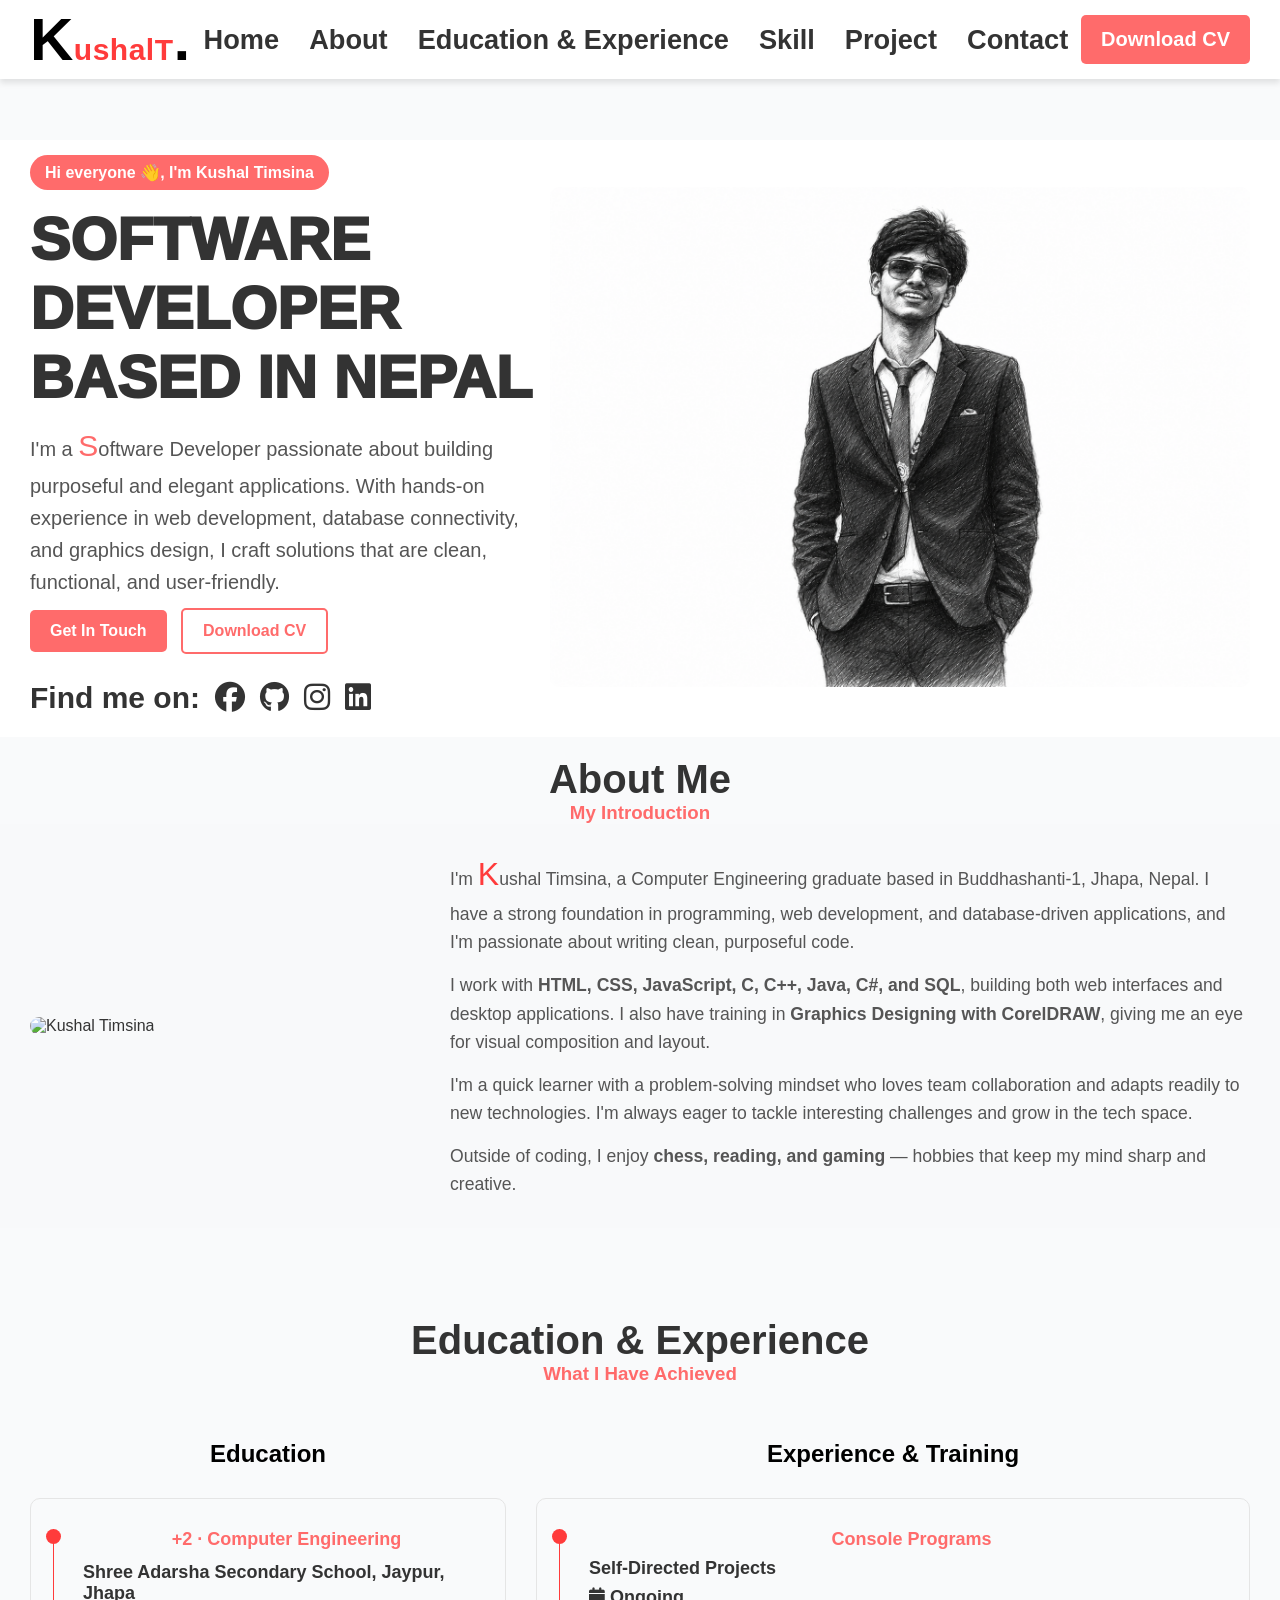
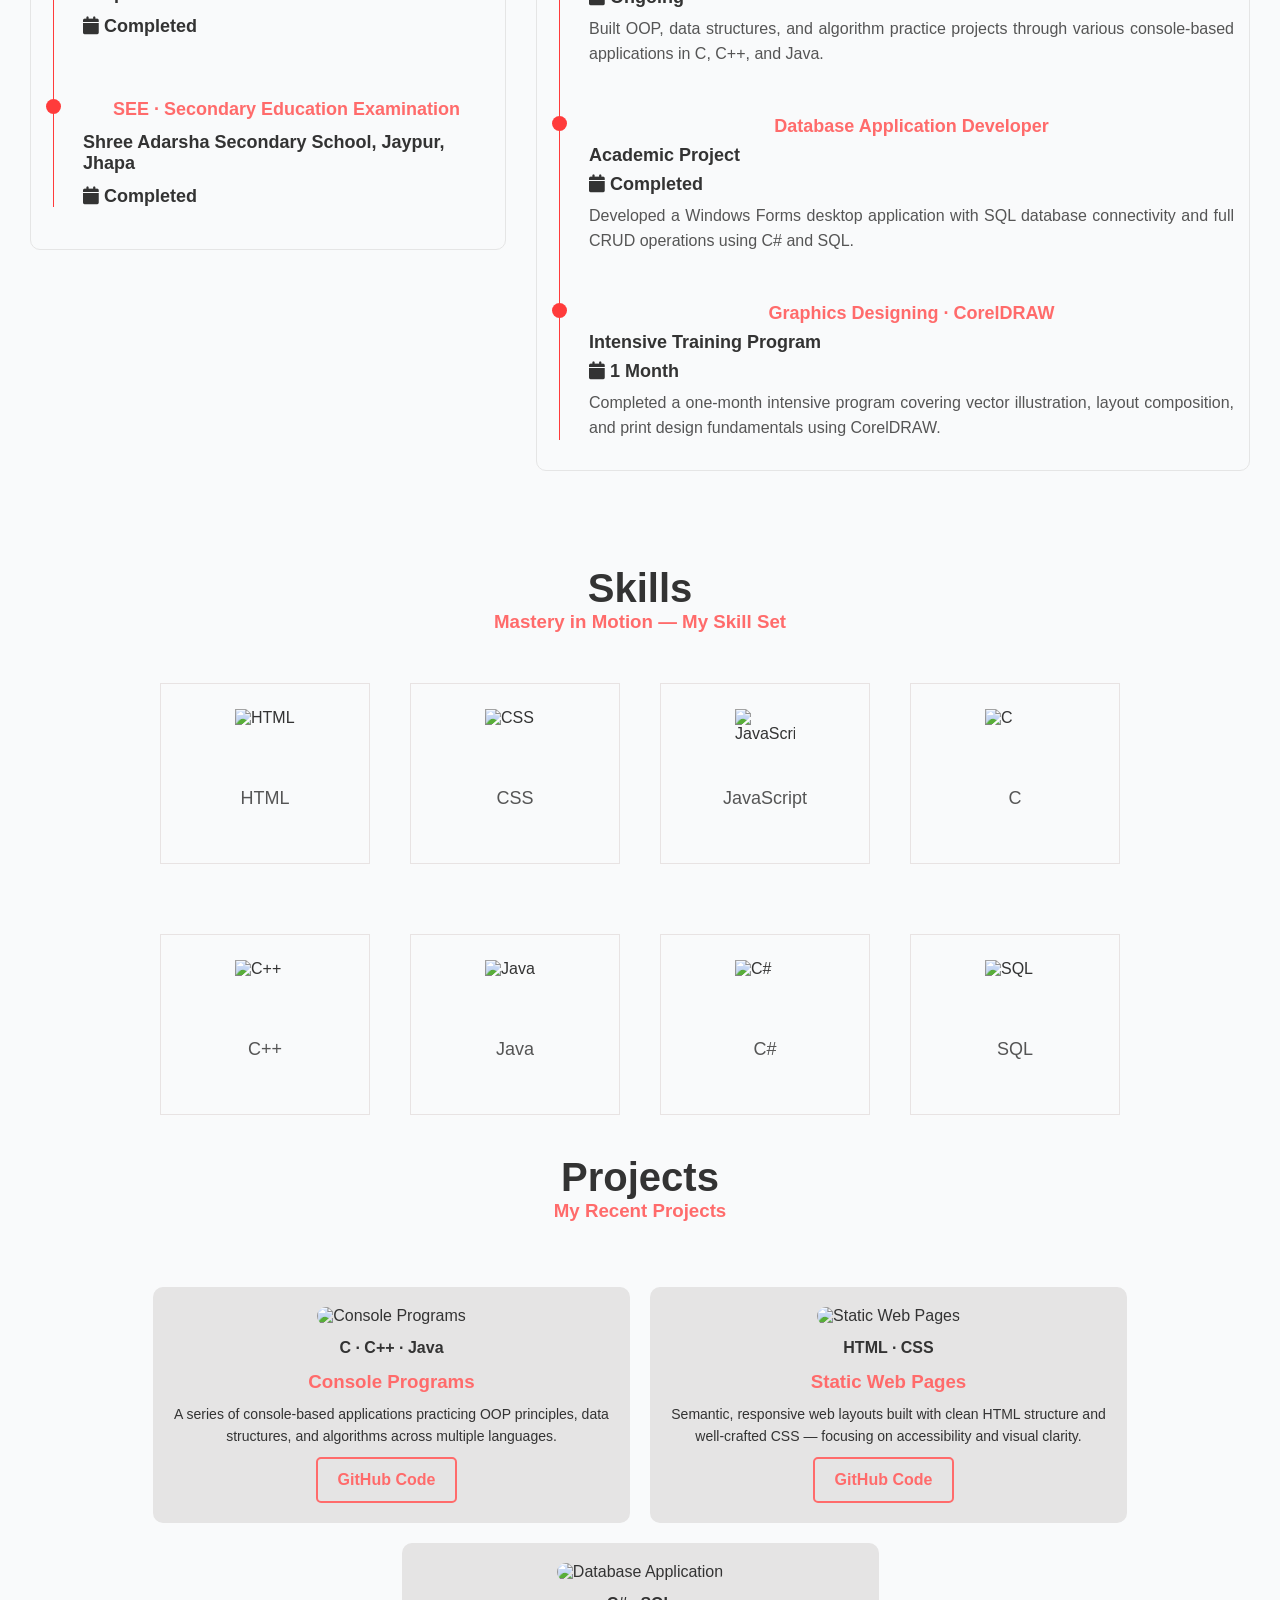
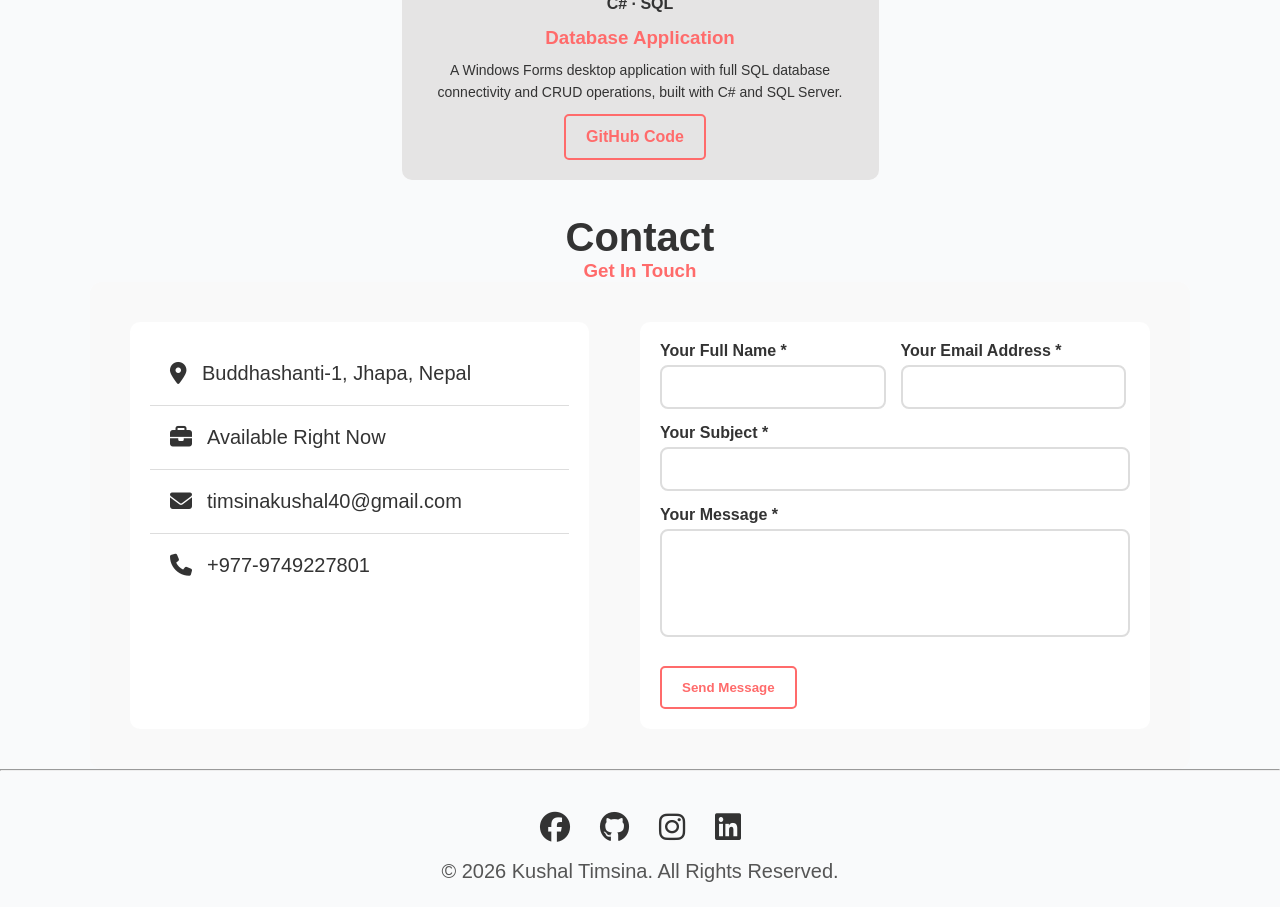
==== index.html @ 2a82d86e "Initial commit" ====
<!DOCTYPE html>
<html lang="en">
  <head>
    <meta charset="UTF-8" />
    <meta name="viewport" content="width=device-width, initial-scale=1.0" />
    <title>Kushal Timsina — Portfolio</title>
    <link rel="stylesheet" href="styles.css" />
    <link rel="stylesheet" href="https://cdnjs.cloudflare.com/ajax/libs/font-awesome/6.4.2/css/all.min.css" />
    <link href="https://api.fontshare.com/v2/css?f[]=zina@400&f[]=striper@400&f[]=melodrama@500&f[]=alpino@400&f[]=nippo@500&display=swap" rel="stylesheet" />
    <link href="https://fonts.googleapis.com/css2?family=Playfair+Display:wght@400;500&family=DM+Sans:wght@300;400;500&display=swap" rel="stylesheet" />
    <script type="text/javascript" src="https://cdn.emailjs.com/dist/email.min.js"></script>
  </head>
  <body>
    <nav class="navbar">
      <div class="logo"><a href="#"><span>K</span>ushalT<span>.</span></a></div>
      <ul class="nav-link">
        <li><a href="#">Home</a></li>
        <li><a href="#about">About</a></li>
        <li><a href="#education">Education & Experience</a></li>
        <li><a href="#skill">Skill</a></li>
        <li><a href="#project">Project</a></li>
        <li><a href="#contact">Contact</a></li>
      </ul>
      <a href="MyCV.html" target="_blank" class="cv">Download CV</a>
    </nav>

    <!-- HEADER -->
    <header class="header" id="home">
      <div class="header-left">
        <div class="intro">Hi everyone 👋, I'm Kushal Timsina</div>
        <h1>Software Developer<br />Based in Nepal</h1>
        <p>
          I'm a <span>S</span>oftware Developer passionate about building
          purposeful and elegant applications. With hands-on experience in
          web development, database connectivity, and graphics design, I craft
          solutions that are clean, functional, and user-friendly.
        </p>
        <div class="buttons">
          <a href="#contact" class="btn btn-primary">Get In Touch</a>
          <a href="MyCV.html" target="_blank" class="btn btn-secondary">Download CV</a>
        </div>
        <div class="social-icons">
          <p>Find me on:</p>
          <a href="#"><i class="fa-brands fab fa-facebook"></i></a>
          <a href="https://github.com/Kushal-Timsina" target="_blank"><i class="fa-brands fab fa-github"></i></a>
          <a href="#"><i class="fa-brands fab fa-instagram"></i></a>
          <a href="#"><i class="fa-brands fab fa-linkedin"></i></a>
        </div>
      </div>
      <div class="header-right">
        <img src="kushal2.png" alt="Profile Picture" />
      </div>
    </header>

    <!-- ABOUT -->
    <h2 id="about">About Me</h2>
    <h3>My Introduction</h3>
    <section class="about-section">
      <div class="about-image">
        <img src="https://i.ibb.co/m5mY0kR0/360-F-590453560-ug-Mu-Pncn-GYB6-Xn-Jqm-C8xi-PQx4eg3jm-MD-removebg-preview.png" alt="Kushal Timsina" />
      </div>
      <div class="about-content">
        <p>I'm <span>K</span>ushal Timsina, a Computer Engineering graduate based in Buddhashanti-1, Jhapa, Nepal. I have a strong foundation in programming, web development, and database-driven applications, and I'm passionate about writing clean, purposeful code.</p>
        <p>I work with <strong>HTML, CSS, JavaScript, C, C++, Java, C#, and SQL</strong>, building both web interfaces and desktop applications. I also have training in <strong>Graphics Designing with CorelDRAW</strong>, giving me an eye for visual composition and layout.</p>
        <p>I'm a quick learner with a problem-solving mindset who loves team collaboration and adapts readily to new technologies. I'm always eager to tackle interesting challenges and grow in the tech space.</p>
        <p>Outside of coding, I enjoy <strong>chess, reading, and gaming</strong> — hobbies that keep my mind sharp and creative.</p>
      </div>
    </section>

    <!-- EDUCATION & EXPERIENCE -->
    <h2 id="education">Education & Experience</h2>
    <h3>What I Have Achieved</h3>
    <section class="education-content">
      <!-- Education -->
      <div class="education">
        <h3 class="title">Education</h3>
        <div class="timeline">
          <div class="timeline-item">
            <div class="circle-dot"></div>
            <h3 class="timeline-title">+2 · Computer Engineering</h3>
            <h4 class="timeline-title">Shree Adarsha Secondary School, Jaypur, Jhapa</h4>
            <h4 class="timeline-title"><i class="fa fa-calendar"></i> Completed</h4>
          </div>
          <div class="timeline-item">
            <div class="circle-dot"></div>
            <h3 class="timeline-title">SEE · Secondary Education Examination</h3>
            <h4 class="timeline-title">Shree Adarsha Secondary School, Jaypur, Jhapa</h4>
            <h4 class="timeline-title"><i class="fa fa-calendar"></i> Completed</h4>
          </div>
        </div>
      </div>

      <!-- Experience -->
      <div class="internship">
        <h3 class="title">Experience & Training</h3>
        <div class="timeline">
          <div class="timeline-item">
            <div class="circle-dot"></div>
            <h3 class="timeline-title">Console Programs</h3>
            <h4 class="timeline-title">Self-Directed Projects</h4>
            <h4 class="timeline-title"><i class="fa fa-calendar"></i> Ongoing</h4>
            <p class="timeline-text">Built OOP, data structures, and algorithm practice projects through various console-based applications in C, C++, and Java.</p>
          </div>
          <div class="timeline-item">
            <div class="circle-dot"></div>
            <h3 class="timeline-title">Database Application Developer</h3>
            <h4 class="timeline-title">Academic Project</h4>
            <h4 class="timeline-title"><i class="fa fa-calendar"></i> Completed</h4>
            <p class="timeline-text">Developed a Windows Forms desktop application with SQL database connectivity and full CRUD operations using C# and SQL.</p>
          </div>
          <div class="timeline-item">
            <div class="circle-dot"></div>
            <h3 class="timeline-title">Graphics Designing · CorelDRAW</h3>
            <h4 class="timeline-title">Intensive Training Program</h4>
            <h4 class="timeline-title"><i class="fa fa-calendar"></i> 1 Month</h4>
            <p class="timeline-text">Completed a one-month intensive program covering vector illustration, layout composition, and print design fundamentals using CorelDRAW.</p>
          </div>
        </div>
      </div>
    </section>

    <!-- SKILLS -->
    <h2 id="skill">Skills</h2>
    <h3>Mastery in Motion — My Skill Set</h3>
    <section class="skills-container">
      <div class="skill-item">
        <img src="https://cdn.jsdelivr.net/gh/devicons/devicon/icons/html5/html5-original.svg" alt="HTML" />
        <p>HTML</p>
      </div>
      <div class="skill-item">
        <img src="https://cdn.jsdelivr.net/gh/devicons/devicon/icons/css3/css3-original.svg" alt="CSS" />
        <p>CSS</p>
      </div>
      <div class="skill-item">
        <img src="https://cdn.jsdelivr.net/gh/devicons/devicon/icons/javascript/javascript-original.svg" alt="JavaScript" />
        <p>JavaScript</p>
      </div>
      <div class="skill-item">
        <img src="https://cdn.jsdelivr.net/gh/devicons/devicon/icons/c/c-original.svg" alt="C" />
        <p>C</p>
      </div>
      <div class="skill-item">
        <img src="https://cdn.jsdelivr.net/gh/devicons/devicon/icons/cplusplus/cplusplus-original.svg" alt="C++" />
        <p>C++</p>
      </div>
      <div class="skill-item">
        <img src="https://cdn.jsdelivr.net/gh/devicons/devicon/icons/java/java-original.svg" alt="Java" />
        <p>Java</p>
      </div>
      <div class="skill-item">
        <img src="https://cdn.jsdelivr.net/gh/devicons/devicon/icons/csharp/csharp-original.svg" alt="C#" />
        <p>C#</p>
      </div>
      <div class="skill-item">
        <img src="https://cdn.jsdelivr.net/gh/devicons/devicon/icons/mysql/mysql-original.svg" alt="SQL" />
        <p>SQL</p>
      </div>
    </section>

    <!-- PROJECTS -->
    <h2 id="project">Projects</h2>
    <h3>My Recent Projects</h3>
    <section class="projects">
      <div class="project-card">
        <img src="https://img1.wsimg.com/cdn/Image/All/All/1/en-US/0dfcc07b-259c-4c0f-8e9f-3ac90e6c46ae/gd-websitebuilder-marquee-desktop.jpg" alt="Console Programs" />
        <p class="category">C · C++ · Java</p>
        <h3>Console Programs</h3>
        <p class="description">A series of console-based applications practicing OOP principles, data structures, and algorithms across multiple languages.</p>
        <div class="buttons">
          <a href="https://github.com/Kushal-Timsina" target="_blank" class="btn btn-secondary">GitHub Code</a>
        </div>
      </div>
      <div class="project-card">
        <img src="https://img1.wsimg.com/cdn/Image/All/All/1/en-US/0dfcc07b-259c-4c0f-8e9f-3ac90e6c46ae/gd-websitebuilder-marquee-desktop.jpg" alt="Static Web Pages" />
        <p class="category">HTML · CSS</p>
        <h3>Static Web Pages</h3>
        <p class="description">Semantic, responsive web layouts built with clean HTML structure and well-crafted CSS — focusing on accessibility and visual clarity.</p>
        <div class="buttons">
          <a href="https://github.com/Kushal-Timsina" target="_blank" class="btn btn-secondary">GitHub Code</a>
        </div>
      </div>
      <div class="project-card">
        <img src="https://img1.wsimg.com/cdn/Image/All/All/1/en-US/0dfcc07b-259c-4c0f-8e9f-3ac90e6c46ae/gd-websitebuilder-marquee-desktop.jpg" alt="Database Application" />
        <p class="category">C# · SQL</p>
        <h3>Database Application</h3>
        <p class="description">A Windows Forms desktop application with full SQL database connectivity and CRUD operations, built with C# and SQL Server.</p>
        <div class="buttons">
          <a href="https://github.com/Kushal-Timsina" target="_blank" class="btn btn-secondary">GitHub Code</a>
        </div>
      </div>
    </section>

    <!-- CONTACT -->
    <h2 id="contact">Contact</h2>
    <h3>Get In Touch</h3>
    <section class="contact">
      <div class="contact-info">
        <div class="info-item">
          <i class="fa-solid fa-location-dot"></i>
          <span>Buddhashanti-1, Jhapa, Nepal</span>
        </div>
        <div class="info-item">
          <i class="fa-solid fa-briefcase"></i>
          <span>Available Right Now</span>
        </div>
        <div class="info-item">
          <i class="fa-solid fa-envelope"></i>
          <a href="mailto:timsinakushal40@gmail.com">timsinakushal40@gmail.com</a>
        </div>
        <div class="info-item">
          <i class="fa-solid fa-phone"></i>
          <a href="tel:+9779749227801">+977-9749227801</a>
        </div>
      </div>

      <div class="contact-form">
        <form id="contactForm">
          <div class="form-group">
            <label for="name">Your Full Name *</label>
            <input type="text" id="name" required />
          </div>
          <div class="form-group">
            <label for="email">Your Email Address *</label>
            <input type="email" id="email" required />
          </div>
          <div class="form-group full-width">
            <label for="subject">Your Subject *</label>
            <input type="text" id="subject" required />
          </div>
          <div class="form-group full-width">
            <label for="message">Your Message *</label>
            <textarea id="message" rows="5" required></textarea>
          </div>
          <div class="buttons">
            <button type="submit" id="sendMessageButton" class="btn btn-secondary send">Send Message</button>
          </div>
        </form>
        <div id="response"></div>
      </div>
    </section>

    <hr />
    <footer class="footer">
      <div class="social-icons">
        <a href="#"><i class="fa-brands fab fa-facebook"></i></a>
        <a href="https://github.com/Kushal-Timsina" target="_blank"><i class="fa-brands fab fa-github"></i></a>
        <a href="#"><i class="fa-brands fab fa-instagram"></i></a>
        <a href="#"><i class="fa-brands fab fa-linkedin"></i></a>
      </div>
      <div class="footer-bottom">
        <p>&copy; 2026 Kushal Timsina. All Rights Reserved.</p>
      </div>
    </footer>

    <script src="script.js"></script>
  </body>
</html>
---- styles.css ----
/* General Reset */
* {
  margin: 0;
  padding: 0;
  box-sizing: border-box;
}

body {
  font-family: "Alpino", sans-serif;
  background-color: hsl(210, 17%, 98%);
  color: #333;
}
html {
  scroll-behavior: smooth;
  scroll-padding-top: 120px; 
}

/* Navbar */
.navbar {
  background-color: white;
  display: flex;
  justify-content: space-between;
  align-items: center;
  padding: 5px 30px;
  box-shadow: 0 4px 6px rgba(0, 0, 0, 0.1);
  position: fixed;
  top: 0;
  width: 100%;
  z-index: 1000;
}

.logo {
  font-size: 30px;
  font-family: "Striper", sans-serif;
  font-weight: bold;
  color: #ff3b3b;
  letter-spacing: 0.5px;
}
.logo a{
  text-decoration: none;
  color: #ff3b3b;
}
.logo span {
  color: black;
  font-size: 60px;
  font-weight: bold;
}

.nav-link {
  display: flex;
  list-style: none;
  gap: 30px;
}

.nav-link a {

  font-size: 1.7rem;
  color: #333;
  text-decoration: none;
  font-weight: bold;
  transition: color 0.3s ease-in-out;
}

.nav-link a:hover {
  color: #ff6b6b;
}


.cv {
  background-color: #ff6b6b;
  font-size: 20px;
  padding: 13px 20px;
  border-radius: 5px;
  text-decoration: none;
  color: white;
  font-weight: 600;
  transition: background-color 0.3s ease-in-out;
}

.cv:hover {
  background-color: #ff3b3b;
}


header {
  margin-top: 140px;
  display: flex;
  justify-content: center;
  align-items: center;
  padding: 15px 30px;
  background-color: white;
}

.intro {
  background: #ff6b6b;
  color: white;
  display: inline-block;
  padding: 8px 15px;
  border-radius: 20px;
  font-weight: 700;
}

h1 {
  font-family: "Zina", sans-serif;
  text-transform: uppercase;
  font-weight: 1000;
  font-style: normal;
  margin-top: 15px;
  font-size: 60px;
  color: #333;
}

p {
  font-size: 20px;
  margin-top: 10px;
  line-height: 1.6;
  color: #555;
  font-weight: 500;
}
p span{
  color: #ff6b6b;
  font-family: "Zina", sans-serif;
  font-size: 30px;
}


.buttons {
  margin-top: 20px;
}

.btn {
  display: inline-block;
  text-decoration: none;
  font-weight: 600;
  padding: 12px 20px;
  border-radius: 5px;
  margin-right: 10px;
  transition: all 0.3s ease-in-out;
}

.btn-primary {
  background: #ff6b6b;
  color: white;
}

.btn-primary:hover {
  background: #ff3b3b;
}

.btn-secondary {
  background: none;
  border: 2px solid #ff6b6b;
  color: #ff6b6b;
}

.btn-secondary:hover {
  background: #ff6b6b;
  color: white;
}

.social-icons {
  display: flex;
  align-items: center;
  gap: 15px; 
  margin-top: 20px;
}

.social-icons p {
  font-size: 30px;
  font-weight: 600;
  color: #333;
  margin: 0;
}

.social-icons a {
  font-size: 30px; 
  color: #333;
  transition: transform 0.3s ease-in-out, color 0.3s;
}

.social-icons a:hover {
  transform: scale(1.2);
  color: #0056b3;
}
/* Innovative dual-layer cursor */
.cursor-container {
  position: fixed;
  pointer-events: none;
  z-index: 9999;
  top: 0;
  left: 0;
}

.cursor-dot {
  position: fixed;
  width: 8px;
  height: 8px;
  background-color: #ff6b6b;
  border-radius: 50%;
  transform: translate(-50%, -50%);
  transition: width 0.2s, height 0.2s, background-color 0.3s;
  z-index: 9999;
  pointer-events: none;
  mix-blend-mode: difference;
}

.cursor-outline {
  position: fixed;
  width: 40px;
  height: 40px;
  border: 2px solid rgba(110, 72, 170, 0.5);
  border-radius: 50%;
  transform: translate(-50%, -50%);
  transition: all 0.2s ease-out;
  z-index: 9998;
  pointer-events: none;
}

.cursor-trail {
  position: fixed;
  width: 6px;
  height: 6px;
  border-radius: 50%;
  background-color: rgba(255, 107, 107, 0.3);
  pointer-events: none;
  z-index: 9997;
  transform: translate(-50%, -50%);
  transition: opacity 1s ease;
}

.cursor-text {
  position: fixed;
  background-color: #fff;
  color: #ff6b6b;
  font-size: 12px;
  font-weight: bold;
  padding: 4px 8px;
  border-radius: 4px;
  transform: translate(10px, 10px);
  opacity: 0;
  transition: opacity 0.3s;
  pointer-events: none;
  z-index: 10000;
  box-shadow: 0 2px 5px rgba(0,0,0,0.2);
}

/* Hover states */
body.link-hovered .cursor-dot {
  width: 12px;
  height: 12px;
  background-color: #6e48aa;
}

body.link-hovered .cursor-outline {
  width: 50px;
  height: 50px;
  border-color: rgba(255, 107, 107, 0.5);
  background-color: rgba(255, 255, 255, 0.1);
}

/* Special cursor state for buttons */
body.btn-hovered .cursor-outline {
  width: 80px;
  height: 30px;
  border-radius: 15px;
  background-color: rgba(255, 107, 107, 0.1);
  border-color: #ff6b6b;
}
/* Profile Image */

.header-right img {
  width: 700px;
  height: 500px;
  border-radius: 10px;
}

h2 {
  margin-top: 20px;

  font-size: 40px;
  display: flex;
  justify-content: center;
  align-items: center;
  font-family: "Nippo", sans-serif;
}
h3{
    display: flex;
    justify-content: center;
}
.about-section {
  display: flex;
  align-items: center;
  justify-content: space-between;
  padding: 15px 30px;
  background-color: #f8f9fa;
  margin-bottom: 90px;
}
.about-image img {
  max-width: 750px;
  max-height: 1000px;

  border-radius: 10px;
}
.about-content {
  max-width: 800px;
}

.about-content h2 {
  font-size: 2.5rem;
  font-weight: bold;
  margin-bottom: 20px;
  color: #333;
}

.about-content p {
  font-size: 1.1rem;
  line-height: 1.6;
  color: #555;
  margin-bottom: 15px;
  font-weight: 400;
}
.about-content p span {
  font-size: 2rem;
  font-size: bold;
  font-family: "Zina", sans-serif;
  color: #ff3b3b;
  
}
.education-content {
  margin-top: 40px;
  padding: 15px 30px;
  display: flex;
  justify-content: space-between;
  border-radius: 5px;
  margin-bottom: 80px;
  gap: 30px;
}

.education-content .title {
  font-size: 24px;
  margin-bottom: 30px;
  font-weight: 700;
  text-align: center;
  color: black;
}

.education {
  width: 40%; /* 40% width */
}

.internship {
  width: 60%; /* 60% width */
}

.timeline {
  padding: 30px 15px;
  border: 1px solid #e5e5e5;
  border-radius: 10px;
  width: 100%;
  position: relative;
}

.timeline-item {
  position: relative;
  padding-left: 37px;
  padding-bottom: 50px;
}

.timeline-item:last-child {
  padding-bottom: 0;
}

.timeline-item::before {
  content: "";
  width: 1px;
  position: absolute;
  height: 100%;
  left: 7px;
  top: 0;
  background-color: #ff3b3b;
}

.circle-dot {
  position: absolute;
  left: 0;
  top: 0;
  height: 15px;
  width: 15px;
  border-radius: 50%;
  background-color: #ff3b3b;
}

.timeline-title {
  font-weight: 700;
  font-size: 18px;
  margin-bottom: 12px;
}

.internship .timeline-title {
  margin-bottom: 8px;
}

.timeline-text {
  line-height: 25px;
  font-size: 16px;
  text-align: justify;
  margin: 0;
}

/* Projects section - kept for reference */
.project-content {
  padding: 90px 0;
}

.project-title {
  margin-bottom: 60px;
  text-align: center;
}

.project-title h4 {
  text-transform: uppercase;
  font-size: 40px;
  line-height: 40px;
  color: #fed700;
  margin-bottom: 20px;
}

.projects {
  display: flex;
  justify-content: space-between;
  flex-wrap: wrap;
  gap: 20px;
}

.project {
  border: 2px solid #e5e5e5;
  border-radius: 10px;
  padding: 25px;
  text-align: center;
  flex-basis: 32%;
  transition: 0.3s;
}

.project i {
  background-color: #fed700;
  width: 60px;
  height: 60px;
  color: #333;
  font-size: 26px;
  line-height: 60px;
  border-radius: 50%;
}

.project h4 {
  font-size: 26px;
  text-transform: capitalize;
  margin: 20px 0;
}

.project p {
  text-align: justify;
}

.project:hover {
  border-color: #fed700;
}
.skills-container {
 
  display: grid;
  grid-template-columns: repeat(4, 1fr);
  gap: 40px;
  max-width: 1000px;
  margin: 0 auto;
  padding: 20px;
}

.skill-item {
    margin-top: 30px;
  display: flex;
  flex-direction: column;
  padding-top: 25px;
  align-items: center;
  justify-content: center;
  border: 0.1px solid rgb(232, 227, 227);
}

.skill-item img {
  width: 60px;
  height: 60px;
  margin-bottom: 15px;
  transition: transform 0.3s ease;
}

.skill-item:hover img {
  transform: scale(1.1);
}

.skill-item p {
  /* color: white; */
  font-size: 18px;
  margin: 0;
  text-align: center;
  margin-bottom: 50px;
}
.projects {
    margin-top: 50px;
    display: flex;
    gap: 20px;
    flex-wrap: wrap;
    justify-content: center;
    padding: 15px 30px;
}
.project-card {
    background:  #e5e4e4 ;
    border-radius: 10px;
    padding: 20px;
    width: 477px;
    text-align: center;
    box-shadow: 0 4px 8px rgba(255, 255, 255, 0.1);
    transition: transform 0.3s;
}
.project-card:hover {
    transform: translateY(-5px);
}
.project-card img {
    width: 100%;
    border-radius: 10px;
}
.category {
    color: #333;
    font-size: 1rem;
    font-weight: bold;
    margin: 10px 0;
}
h3{
    color: #ff6b6b;
}
.description {
    font-size: 14px;
    color: #333;
}
.buttons {
    margin-top: 10px;
}
.contact {
    display: flex;
    justify-content: space-between;
    max-width: 1100px;
    margin: auto;
    background: #f9f9f9;
    padding: 40px;
    border-radius: 12px;
    
    flex-wrap: wrap;
    gap: 20px;
}

/* Left Section (Contact Info) */
.contact-info {
    width: 45%;
    padding: 20px;
    background: white;
    border-radius: 10px;

}

.contact-info h2 {
    font-size: 22px;
    margin-bottom: 15px;
    color: #333;
    text-align: center;
}

.info-item {
    display: flex;
    align-items: center;
    gap: 15px;
    padding: 20px;
    border-bottom: 1px solid #ddd;
}

.info-item:last-child {
    border-bottom: none;
}

.info-item i {
    font-size: 22px;
    color: #333;
}

.info-item a, .info-item span {
    font-size: 20px;
    color: #333;
    text-decoration: none;
    font-weight: 500;
}

/* Right Section (Contact Form) */
.contact-form {
    width: 50%;
    padding: 20px;
    background: white;
    border-radius: 10px;
   
}

form {
    display: flex;
    flex-wrap: wrap;
    gap: 15px;
}

.form-group {
    width: 48%;
}

.full-width {
    width: 100%;
}

label {
    font-size: 16px;
    font-weight: bold;
    display: block;
    margin-bottom: 5px;
    color: #333;
}

input, textarea {
    width: 100%;
    padding: 12px;
    border: 2px solid #ddd;
    border-radius: 8px;
    font-size: 14px;
    background: white;
    transition: 0.3s;
}

input:focus, textarea:focus {
    border-color: black;
    outline: none;
}

textarea {
    resize: none;
}


.footer {
    
    color: #fff;
    padding: 20px 0;
    text-align: center;
}

.footer .social-icons{
    display: flex;
    justify-content: center;
    gap: 30px;
}
.footer-bottom {
    font-size: 14px;
    color: #bbb;
}
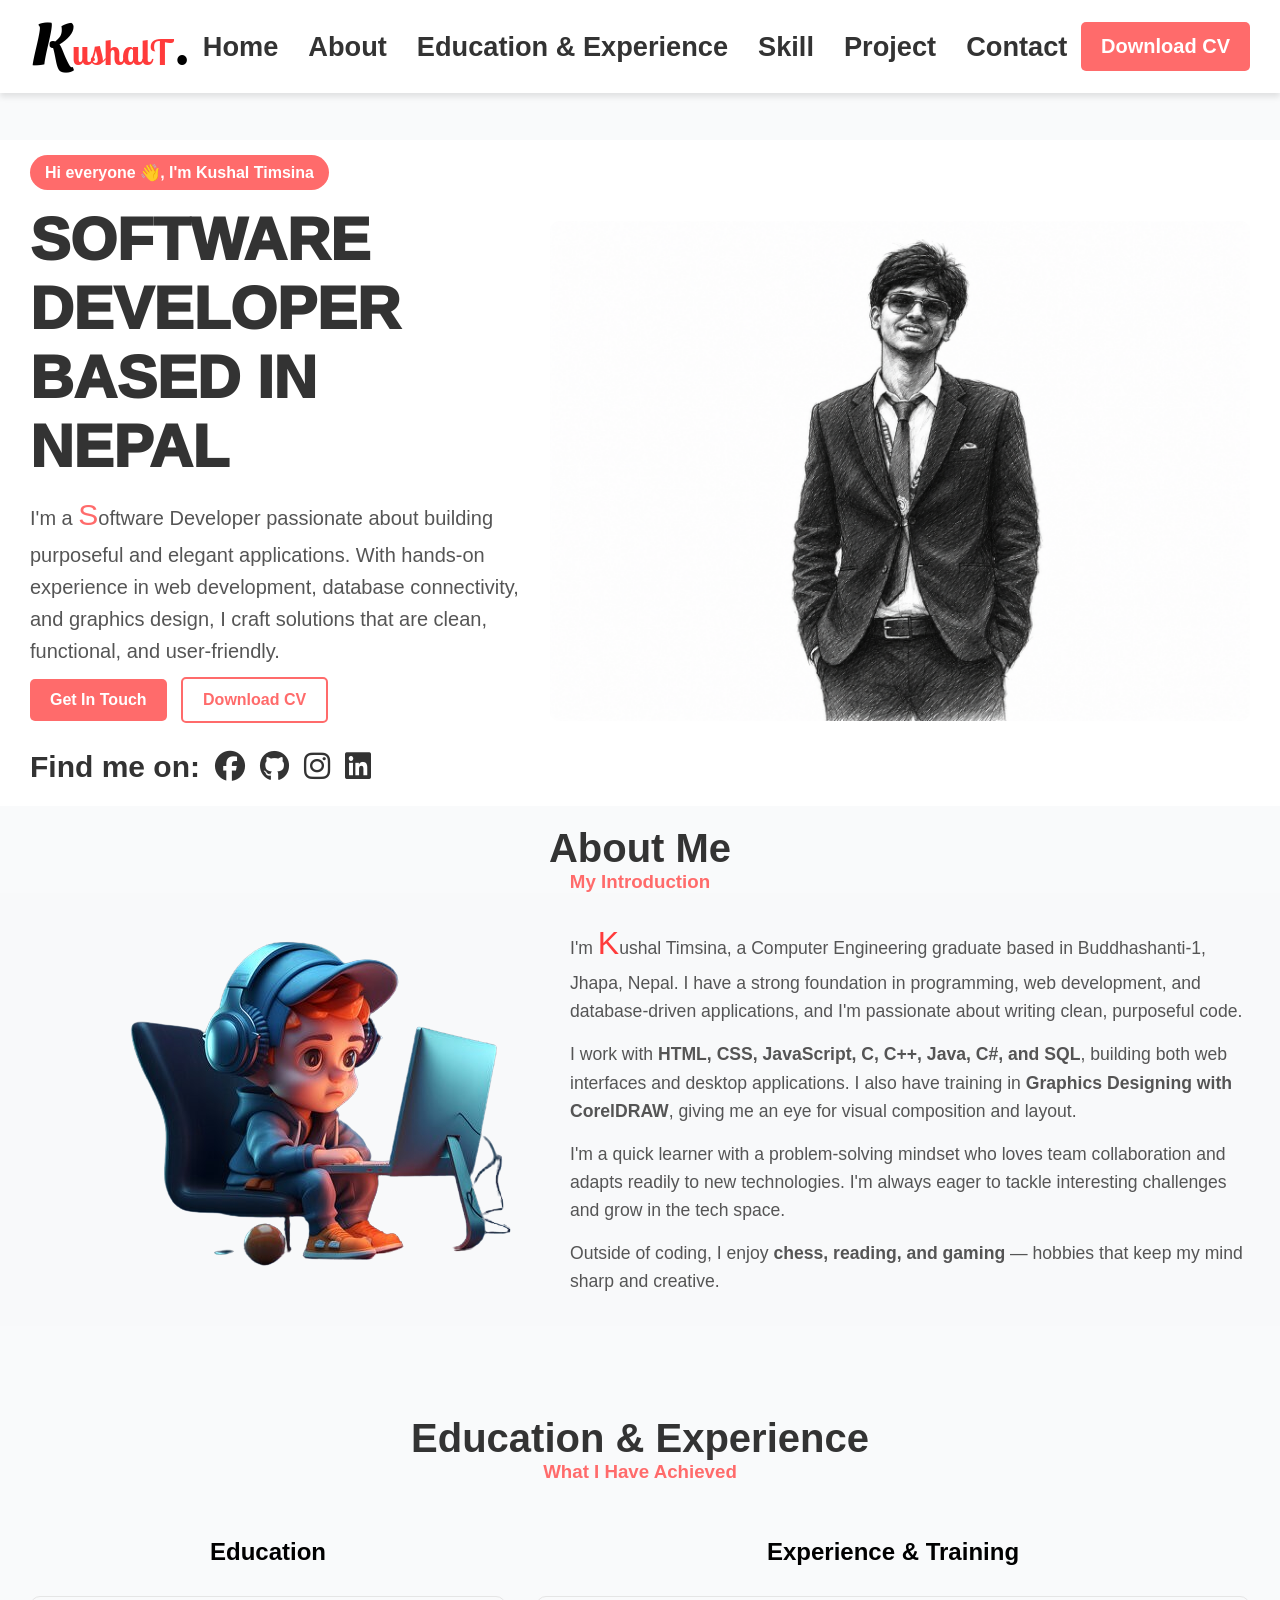
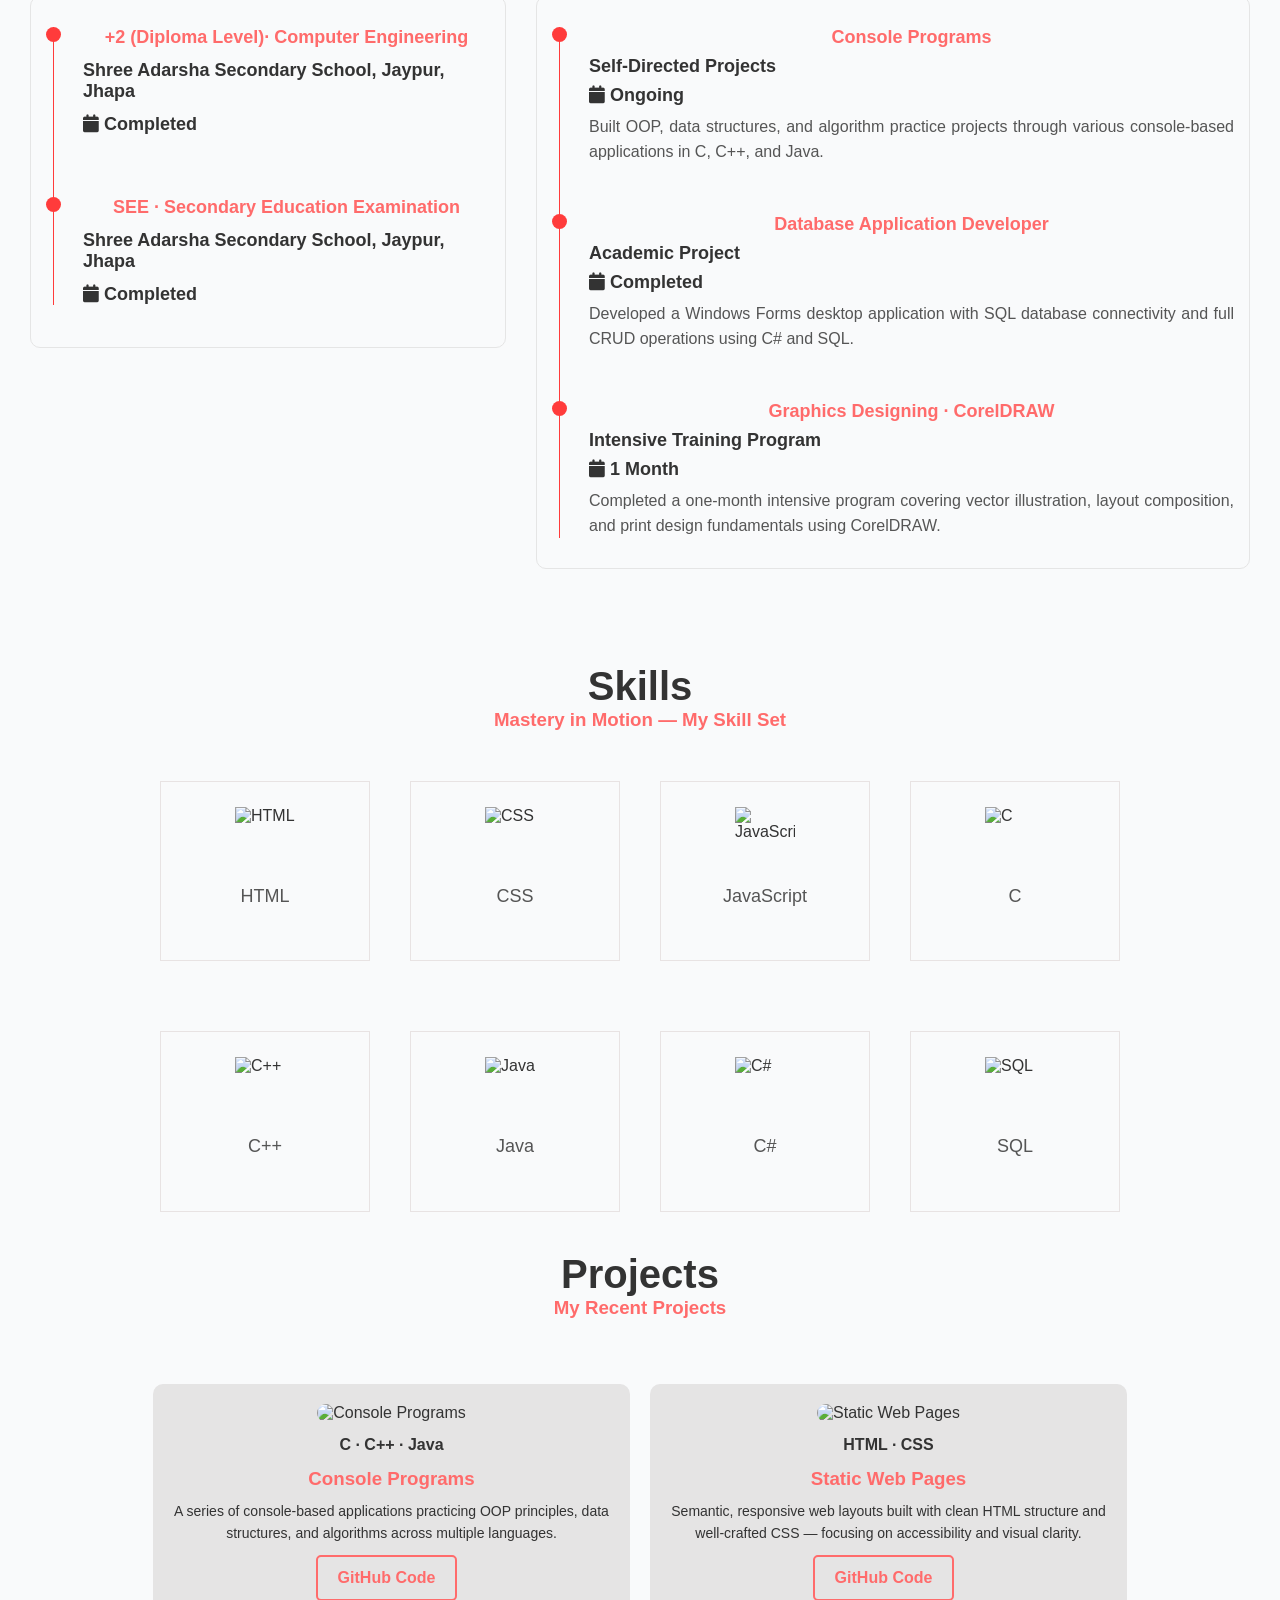
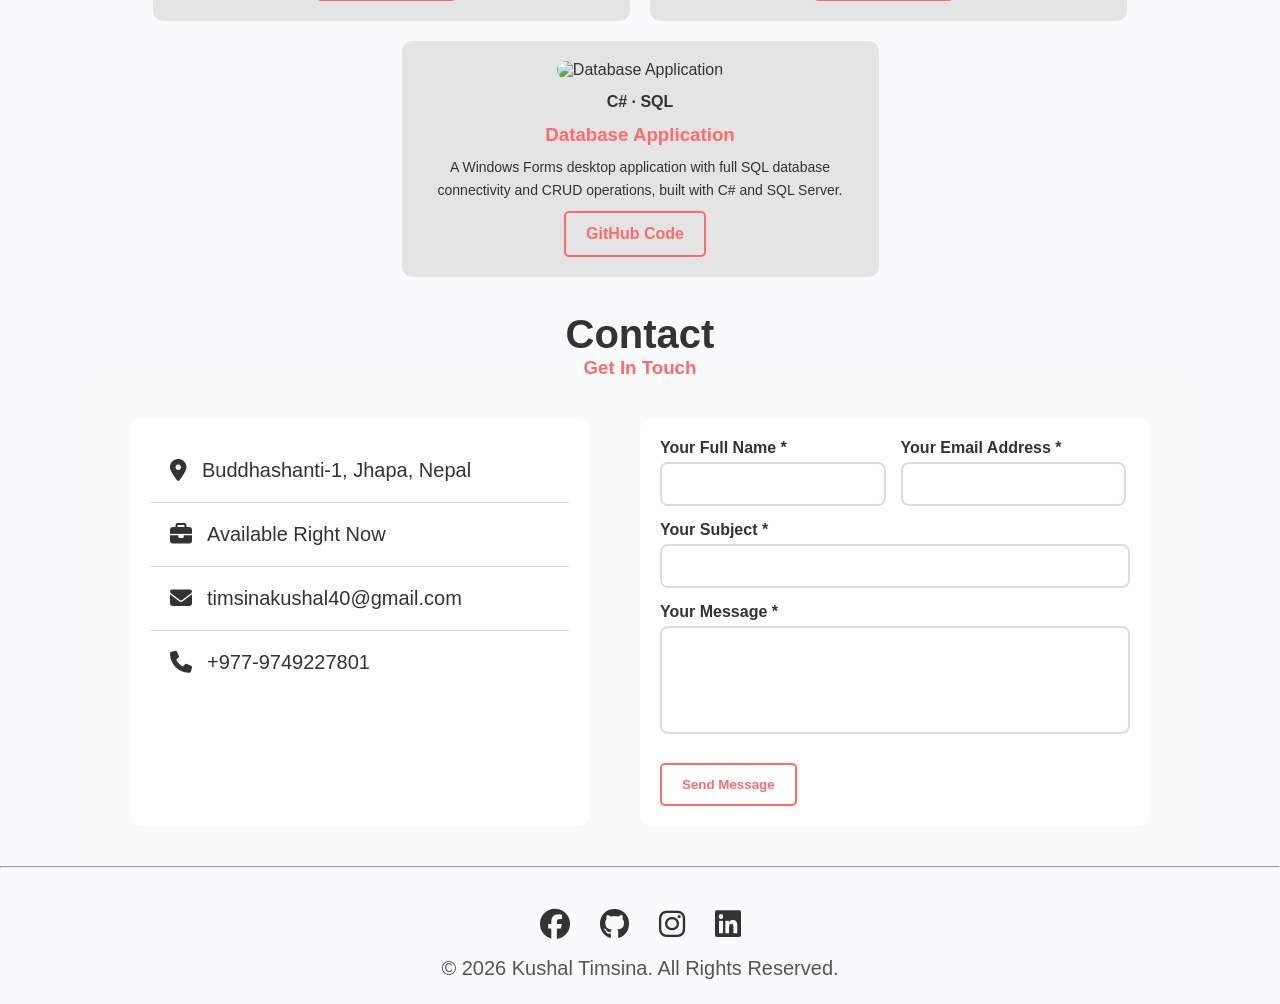
==== commit f1d50a08: "Updated Again" ====
--- a/index.html
+++ b/index.html
@@ -3,7 +3,7 @@
   <head>
     <meta charset="UTF-8" />
     <meta name="viewport" content="width=device-width, initial-scale=1.0" />
-    <title>Kushal Timsina — Portfolio</title>
+    <title>My Portfolio</title>
     <link rel="stylesheet" href="styles.css" />
     <link rel="stylesheet" href="https://cdnjs.cloudflare.com/ajax/libs/font-awesome/6.4.2/css/all.min.css" />
     <link href="https://api.fontshare.com/v2/css?f[]=zina@400&f[]=striper@400&f[]=melodrama@500&f[]=alpino@400&f[]=nippo@500&display=swap" rel="stylesheet" />
@@ -12,7 +12,7 @@
   </head>
   <body>
     <nav class="navbar">
-      <div class="logo"><a href="#"><span>K</span>ushalT<span>.</span></a></div>
+      <div class="logo"><a href="#"><span class="k-letter">K</span>ushalT<span>.</span></a></div>
       <ul class="nav-link">
         <li><a href="#">Home</a></li>
         <li><a href="#about">About</a></li>
@@ -28,7 +28,7 @@
     <header class="header" id="home">
       <div class="header-left">
         <div class="intro">Hi everyone 👋, I'm Kushal Timsina</div>
-        <h1>Software Developer<br />Based in Nepal</h1>
+        <h1>Software Developer<br />Based in <br>Nepal</h1>
         <p>
           I'm a <span>S</span>oftware Developer passionate about building
           purposeful and elegant applications. With hands-on experience in
@@ -41,9 +41,9 @@
         </div>
         <div class="social-icons">
           <p>Find me on:</p>
-          <a href="#"><i class="fa-brands fab fa-facebook"></i></a>
+          <a href="https://www.facebook.com/kushal.timsina.376"><i class="fa-brands fab fa-facebook"></i></a>
           <a href="https://github.com/Kushal-Timsina" target="_blank"><i class="fa-brands fab fa-github"></i></a>
-          <a href="#"><i class="fa-brands fab fa-instagram"></i></a>
+          <a href="https://www.instagram.com/kushal__timsina/"><i class="fa-brands fab fa-instagram"></i></a>
           <a href="#"><i class="fa-brands fab fa-linkedin"></i></a>
         </div>
       </div>
@@ -57,7 +57,7 @@
     <h3>My Introduction</h3>
     <section class="about-section">
       <div class="about-image">
-        <img src="https://i.ibb.co/m5mY0kR0/360-F-590453560-ug-Mu-Pncn-GYB6-Xn-Jqm-C8xi-PQx4eg3jm-MD-removebg-preview.png" alt="Kushal Timsina" />
+        <img src="abt-me.png" alt="Kushal Timsina" />
       </div>
       <div class="about-content">
         <p>I'm <span>K</span>ushal Timsina, a Computer Engineering graduate based in Buddhashanti-1, Jhapa, Nepal. I have a strong foundation in programming, web development, and database-driven applications, and I'm passionate about writing clean, purposeful code.</p>
@@ -77,7 +77,7 @@
         <div class="timeline">
           <div class="timeline-item">
             <div class="circle-dot"></div>
-            <h3 class="timeline-title">+2 · Computer Engineering</h3>
+            <h3 class="timeline-title">+2 (Diploma Level)· Computer Engineering</h3>
             <h4 class="timeline-title">Shree Adarsha Secondary School, Jaypur, Jhapa</h4>
             <h4 class="timeline-title"><i class="fa fa-calendar"></i> Completed</h4>
           </div>
@@ -242,10 +242,10 @@
     <hr />
     <footer class="footer">
       <div class="social-icons">
-        <a href="#"><i class="fa-brands fab fa-facebook"></i></a>
-        <a href="https://github.com/Kushal-Timsina" target="_blank"><i class="fa-brands fab fa-github"></i></a>
-        <a href="#"><i class="fa-brands fab fa-instagram"></i></a>
-        <a href="#"><i class="fa-brands fab fa-linkedin"></i></a>
+        <a href="https://www.facebook.com/kushal.timsina.376"><i class="fa-brands fab fa-facebook"></i></a>
+          <a href="https://github.com/Kushal-Timsina" target="_blank"><i class="fa-brands fab fa-github"></i></a>
+          <a href="https://www.instagram.com/kushal__timsina/"><i class="fa-brands fab fa-instagram"></i></a>
+          <a href="#"><i class="fa-brands fab fa-linkedin"></i></a>
       </div>
       <div class="footer-bottom">
         <p>&copy; 2026 Kushal Timsina. All Rights Reserved.</p>
--- a/styles.css
+++ b/styles.css
@@ -1,4 +1,6 @@
 /* General Reset */
+@import url('https://fonts.googleapis.com/css2?family=Lobster+Two:ital,wght@0,400;0,700;1,400;1,700&display=swap');
+@import url('https://fonts.googleapis.com/css2?family=Lobster+Two:ital,wght@0,400;0,700;1,400;1,700&family=Oleo+Script+Swash+Caps:wght@400;700&display=swap');
 * {
   margin: 0;
   padding: 0;
@@ -30,8 +32,8 @@
 }
 
 .logo {
-  font-size: 30px;
-  font-family: "Striper", sans-serif;
+  font-size: 35px;
+   font-family: "Lobster Two", sans-serif;
   font-weight: bold;
   color: #ff3b3b;
   letter-spacing: 0.5px;
@@ -39,6 +41,12 @@
 .logo a{
   text-decoration: none;
   color: #ff3b3b;
+}
+.k-letter{
+  font-family: "Oleo Script Swash Caps", system-ui;
+  font-weight: 700;
+  font-style: normal;
+
 }
 .logo span {
   color: black;
